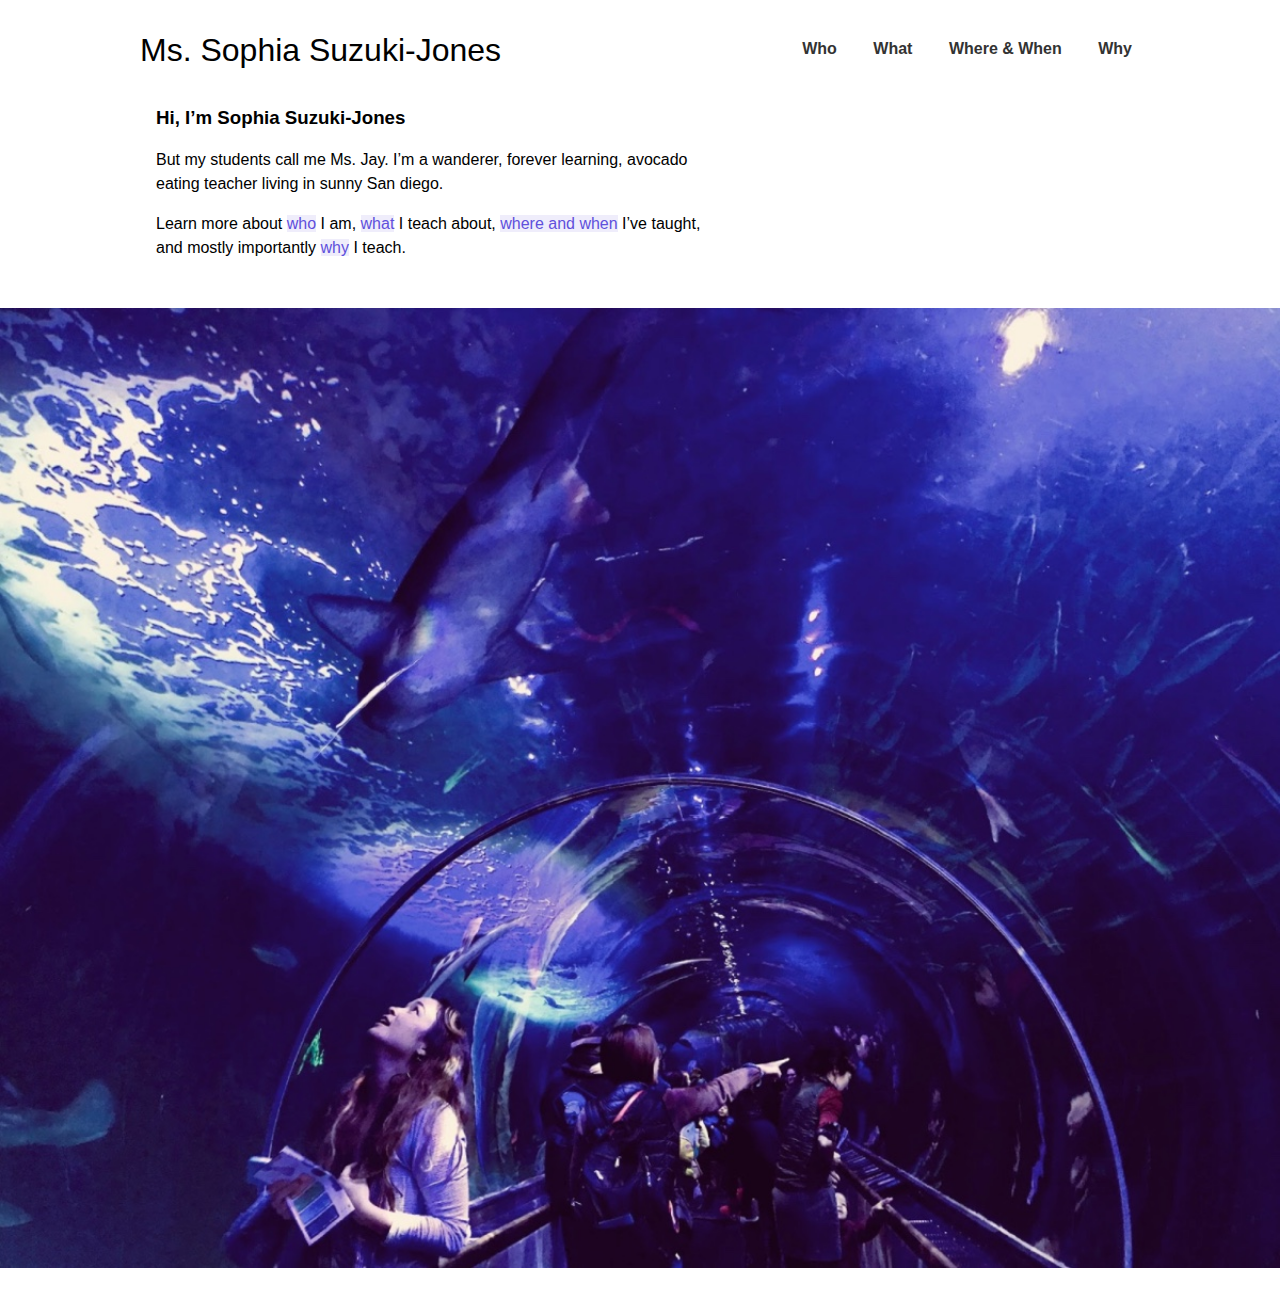
==== index.html @ 520984a9 "Structure and styles for index.html and who.html" ====
<!DOCTYPE html>
<html>
  <head>
    <meta charset="UTF-8">
    <meta name="viewport" content="width=device-width, initial-scale=1">
    <title>Ms. Sophia Suzuki-Jones</title>
    <link rel="stylesheet" href="main.css">
  </head>
  <body>
    <div class="container">
    <div class="grid grid-nogutter nav-container">
      <div class="col">
        <h1 class="nav-title"><a href="index.html"></a>Ms. Sophia Suzuki-Jones</h1>
      </div>
      <div class="col">
        <nav>
          <ul class="nav-list">
            <li><a href="who.html">Who</a></li>
            <li><a href="what.html">What</a></li>
            <li><a href="where.html">Where & When</a></li>
            <li><a href="why.html">Why</a></li>
          </ul>
        </nav>
      </div>
    </div>

    <div class="grid">
      <div class="col col-7">
        <h3>Hi, I’m Sophia Suzuki-Jones</h3>
        <p class="text-body">But my students call me Ms. Jay. I’m a wanderer, forever learning, avocado eating teacher living in sunny San diego.</p>
        <p class="text-body">Learn more about <a class="text-majorelle" href="who.html">who</a> I am, <a class="text-majorelle" href="#">what</a> I teach about, <a class="text-majorelle" href="#">where and when</a> I’ve taught, and mostly importantly <a class="text-majorelle" href="#">why</a> I teach.</p>
      </div>
    </div>
  </div>

  <section>
    <img src="img/img-sf-aquarium.jpg" alt="San Francisco Aquarium">
  </section>

  </body>
</html>
---- main.css ----
.grid {
  box-sizing: border-box;
  display: -webkit-flex;
  display: -ms-flexbox;
  display: -webkit-box;
  display: flex;
  -webkit-flex: 0 1 auto;
  -ms-flex: 0 1 auto;
  -webkit-box-flex: 0;
  flex: 0 1 auto;
  -webkit-flex-direction: row;
  -ms-flex-direction: row;
  -webkit-box-orient: horizontal;
  -webkit-box-direction: normal;
  flex-direction: row;
  -webkit-flex-wrap: wrap;
  -ms-flex-wrap: wrap;
  flex-wrap: wrap;
  margin: 0 -8px 0 -8px; }
  .grid.grid-nogutter {
    margin: 0;
    margin-bottom: -2px; }
    .grid.grid-nogutter > .col {
      padding: 0; }

.col {
  box-sizing: border-box;
  -webkit-flex: 0 0 auto;
  -ms-flex: 0 0 auto;
  flex: 0 0 auto;
  -webkit-flex-grow: 1;
  -ms-flex-positive: 1;
  -webkit-box-flex: 1;
  flex-grow: 1;
  -ms-flex-preferred-size: 0;
  -webkit-flex-basis: 0;
  flex-basis: 0;
  max-width: 100%;
  min-width: 0;
  padding: 0 24px 0 24px; }

.col-align-top {
  -webkit-align-self: flex-start;
  -ms-flex-item-align: start;
  align-self: flex-start; }

.col-align-bottom {
  align-self: flex-end; }

.col-align-middle {
  -webkit-align-self: center;
  -ms-flex-item-align: center;
  align-self: center; }

.col-align-center {
  margin-left: auto;
  margin-right: auto; }

.col-top {
  justify-content: flex-start !important;
  flex-direction: column;
  display: flex; }

.col-bottom {
  justify-content: flex-end !important;
  flex-direction: column;
  display: flex; }

.col-middle {
  justify-content: center;
  flex-direction: column;
  display: flex; }

.grid-start {
  -webkit-box-pack: start;
  -ms-flex-pack: start;
  justify-content: flex-start; }

.grid-center {
  -webkit-box-pack: center;
  -ms-flex-pack: center;
  justify-content: center; }

.grid-end {
  -webkit-box-pack: end;
  -ms-flex-pack: end;
  justify-content: flex-end; }

.grid-around {
  justify-content: space-around; }

.grid-between {
  -webkit-box-pack: justify;
  -ms-flex-pack: justify;
  justify-content: space-between; }

.col-first {
  -webkit-box-ordinal-group: 0;
  -ms-flex-order: -1;
  order: -1; }

.col-last {
  -webkit-box-ordinal-group: 2;
  -ms-flex-order: 1;
  order: 1; }

.grid-reverse {
  -webkit-box-orient: horizontal;
  -webkit-box-direction: reverse;
  -ms-flex-direction: row-reverse;
  flex-direction: row-reverse; }

.col-fixed {
  flex: initial; }

.col-grow-2 {
  flex-grow: 2; }

.col-grow-3 {
  flex-grow: 3; }

.col-grow-4 {
  flex-grow: 4; }

.col-grow-5 {
  flex-grow: 5; }

.col-grow-6 {
  flex-grow: 6; }

.col-grow-7 {
  flex-grow: 7; }

.col-grow-8 {
  flex-grow: 8; }

.col-grow-9 {
  flex-grow: 9; }

.col-grow-10 {
  flex-grow: 10; }

.col-grow-11 {
  flex-grow: 11; }

.col-1 {
  -ms-flex-preferred-size: 8.3333333333%;
  -webkit-flex-basis: 8.3333333333%;
  flex-basis: 8.3333333333%;
  max-width: 8.3333333333%; }

.col-2 {
  -ms-flex-preferred-size: 16.6666666667%;
  -webkit-flex-basis: 16.6666666667%;
  flex-basis: 16.6666666667%;
  max-width: 16.6666666667%; }

.col-3 {
  -ms-flex-preferred-size: 25%;
  -webkit-flex-basis: 25%;
  flex-basis: 25%;
  max-width: 25%; }

.col-4 {
  -ms-flex-preferred-size: 33.3333333333%;
  -webkit-flex-basis: 33.3333333333%;
  flex-basis: 33.3333333333%;
  max-width: 33.3333333333%; }

.col-5 {
  -ms-flex-preferred-size: 41.6666666667%;
  -webkit-flex-basis: 41.6666666667%;
  flex-basis: 41.6666666667%;
  max-width: 41.6666666667%; }

.col-6 {
  -ms-flex-preferred-size: 50%;
  -webkit-flex-basis: 50%;
  flex-basis: 50%;
  max-width: 50%; }

.col-7 {
  -ms-flex-preferred-size: 58.3333333333%;
  -webkit-flex-basis: 58.3333333333%;
  flex-basis: 58.3333333333%;
  max-width: 58.3333333333%; }

.col-8 {
  -ms-flex-preferred-size: 66.6666666667%;
  -webkit-flex-basis: 66.6666666667%;
  flex-basis: 66.6666666667%;
  max-width: 66.6666666667%; }

.col-9 {
  -ms-flex-preferred-size: 75%;
  -webkit-flex-basis: 75%;
  flex-basis: 75%;
  max-width: 75%; }

.col-10 {
  -ms-flex-preferred-size: 83.3333333333%;
  -webkit-flex-basis: 83.3333333333%;
  flex-basis: 83.3333333333%;
  max-width: 83.3333333333%; }

.col-11 {
  -ms-flex-preferred-size: 91.6666666667%;
  -webkit-flex-basis: 91.6666666667%;
  flex-basis: 91.6666666667%;
  max-width: 91.6666666667%; }

.col-12 {
  -ms-flex-preferred-size: 100%;
  -webkit-flex-basis: 100%;
  flex-basis: 100%;
  max-width: 100%; }

@media only screen and (max-width: 480px) {
  .col-sm {
    flex: 100%;
    max-width: 100%; } }

@media only screen and (max-width: 624px) {
  .col-md {
    flex: 100%;
    max-width: 100%; } }

@media only screen and (max-width: 744px) {
  .col-lg {
    flex: 100%;
    max-width: 100%; } }

a, a:visited, a:hover, a:active {
  text-decoration: none;
  color: inherit; }

.text-cornflower {
  color: #7189FF;
  background-color: rgba(113, 137, 255, 0.1); }

.text-cornflower-active {
  color: #fff;
  background-color: #7189FF; }

.text-plum {
  color: #624CAB;
  background-color: rgba(98, 76, 171, 0.1); }

.text-majorelle {
  color: #6050dc;
  background-color: rgba(96, 80, 220, 0.1); }

.text-maya {
  color: #6CCFF6;
  background-color: rgba(108, 207, 246, 0.1); }

.text-body {
  font-size: 16px;
  line-height: 1.5;
  text-align: left; }

.pt-large {
  padding-top: 32px; }
  @media only screen and (max-width: 624px) {
    .pt-large {
      padding-top: 16px; } }

.pb-large {
  padding-bottom: 32px; }
  @media only screen and (max-width: 624px) {
    .pb-large {
      padding-bottom: 16px; } }

body {
  margin: 0; }

body {
  font-family: -apple-system, BlinkMacSystemFont, sans-serif; }

.container {
  max-width: 1000px;
  margin: 0 auto; }

.nav-title {
  font-size: 32px;
  margin-top: 0;
  font-weight: normal; }

.nav-list {
  margin-top: 24px;
  list-style: none;
  margin: 0 auto;
  padding: 0;
  text-align: right; }

.nav-active {
  color: #6050dc !important;
  background-color: rgba(96, 80, 220, 0.1); }

.nav-list li {
  margin-right: 16px;
  display: inline-block;
  font-weight: bold;
  padding: 8px;
  border-radius: 3px;
  color: #333; }
  .nav-list li:last-child {
    margin-right: 0; }
  .nav-list li a:hover {
    color: #6050dc;
    transition: color .3s ease-in-out; }

img {
  width: 100%; }

.intro-block {
  margin-top: 32px; }

section {
  padding-top: 32px;
  padding-bottom: 32px; }
  @media only screen and (max-width: 624px) {
    section {
      padding-top: 16px;
      padding-bottom: 16px; } }

.seafoam-bg {
  background-color: #F0F3FF; }

.nav-container {
  margin-top: 32px !important; }

.learn-more {
  color: #6050dc;
  background-color: rgba(96, 80, 220, 0.1);
  border-radius: 3px;
  border: 1px solid #6050dc;
  padding: 16px; }

.nav-icon {
  max-width: 40px; }
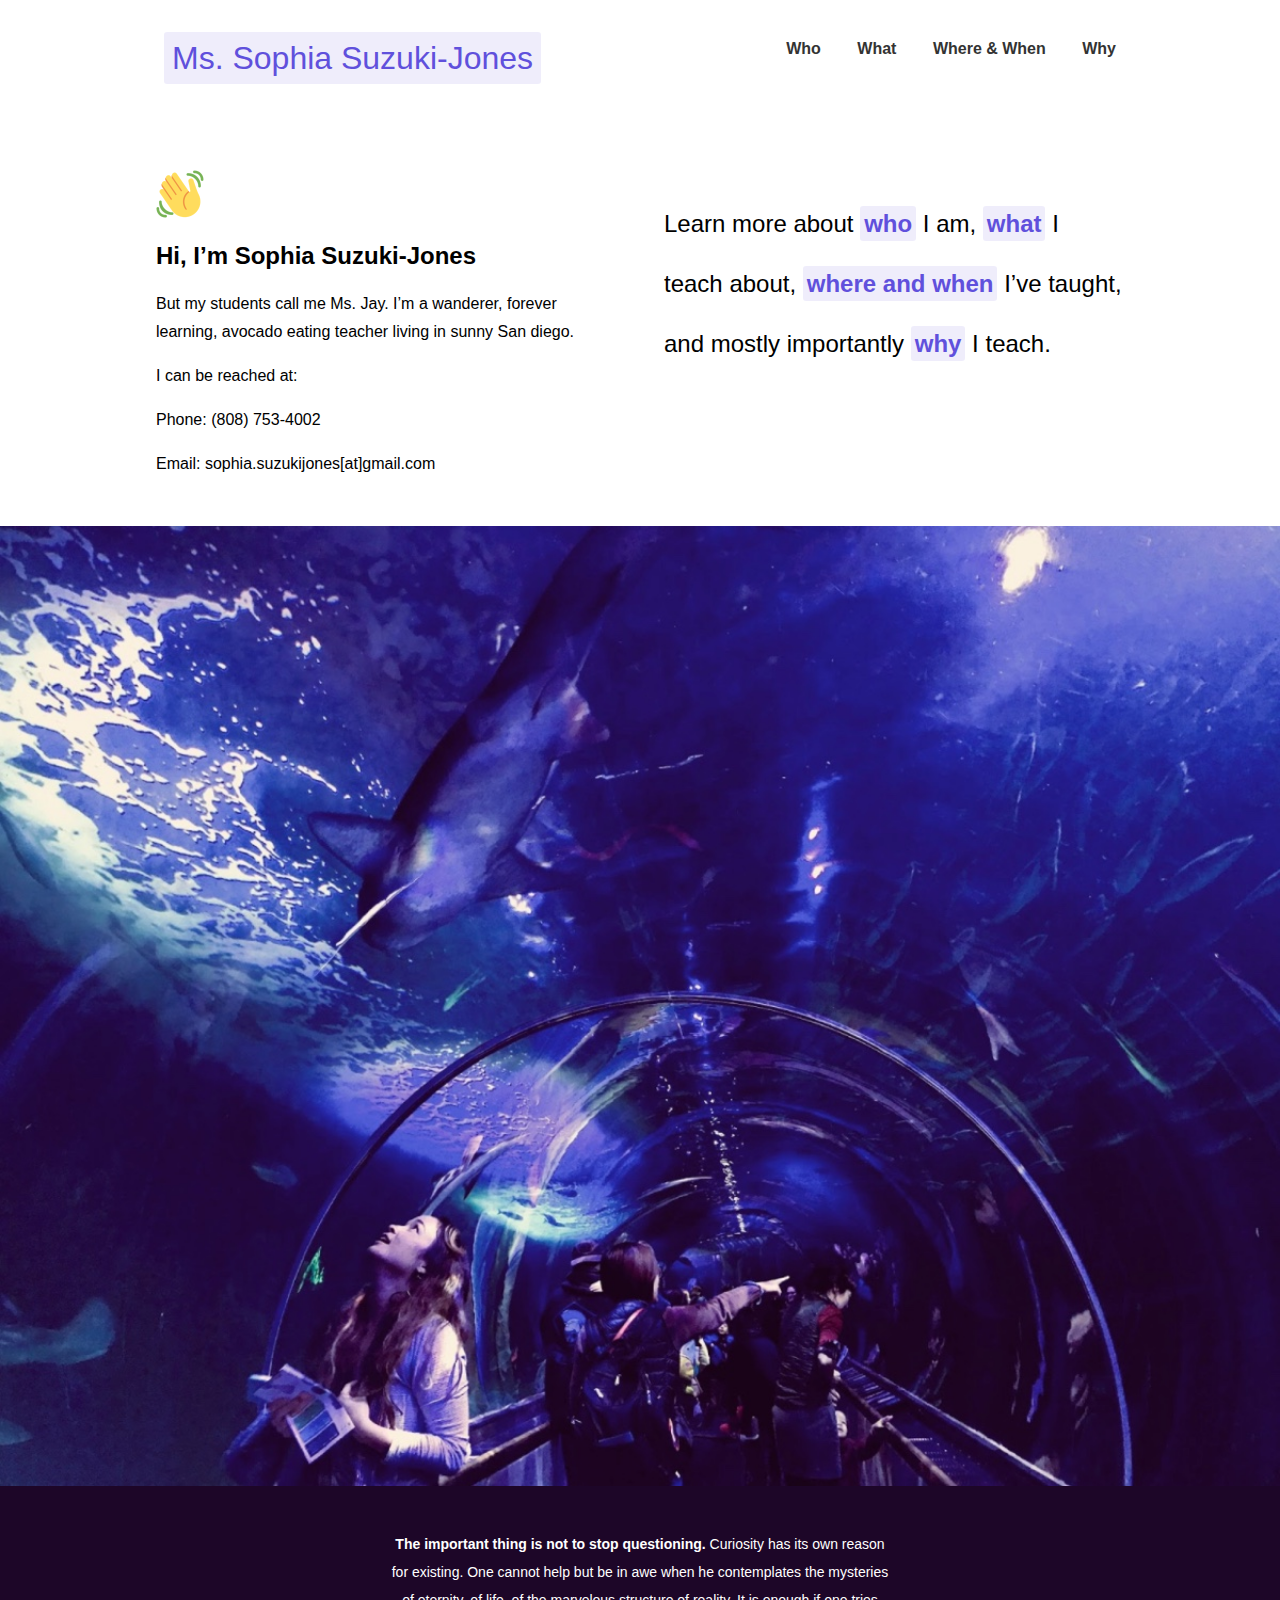
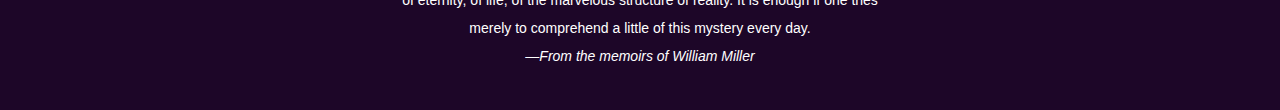
==== commit 8f955384: "Add styles and structure" ====
--- a/index.html
+++ b/index.html
@@ -8,11 +8,13 @@
   </head>
   <body>
     <div class="container">
-    <div class="grid grid-nogutter nav-container">
-      <div class="col">
-        <h1 class="nav-title"><a href="index.html"></a>Ms. Sophia Suzuki-Jones</h1>
+    <div class="grid nav-container">
+      <div class="col col-sm">
+        <h1 class="nav-title text-link">
+            <a class="nav-active" href="index.html">Ms. Sophia Suzuki-Jones</a>
+        </h1>
       </div>
-      <div class="col">
+      <div class="col col-sm">
         <nav>
           <ul class="nav-list">
             <li><a href="who.html">Who</a></li>
@@ -24,18 +26,25 @@
       </div>
     </div>
 
-    <div class="grid">
-      <div class="col col-7">
-        <h3>Hi, I’m Sophia Suzuki-Jones</h3>
+    <div class="grid pt-xlarge pb-large">
+      <div class="col col-md">
+        <img style="max-width:48px;" src="img/icon-wave.png" alt="waving hand">
+        <h2>Hi, I’m Sophia Suzuki-Jones</h2>
         <p class="text-body">But my students call me Ms. Jay. I’m a wanderer, forever learning, avocado eating teacher living in sunny San diego.</p>
-        <p class="text-body">Learn more about <a class="text-majorelle" href="who.html">who</a> I am, <a class="text-majorelle" href="#">what</a> I teach about, <a class="text-majorelle" href="#">where and when</a> I’ve taught, and mostly importantly <a class="text-majorelle" href="#">why</a> I teach.</p>
+        <p class="text-body">I can be reached at:</p>
+        <p class="text-body">Phone: (808) 753-4002</p>
+        <p class="text-body">Email: sophia.suzukijones[at]gmail.com</p>
+      </div>
+      <div class="col col-md">
+        <p class="text-intro">Learn more about <a class="nav-active" href="who.html">who</a> I am, <a class="nav-active" href="what.html">what</a> I teach about, <a class="nav-active" href="where.html">where and when</a> I’ve taught, and mostly importantly <a class="nav-active" href="why.html">why</a> I teach.</p>
       </div>
     </div>
   </div>
 
-  <section>
-    <img src="img/img-sf-aquarium.jpg" alt="San Francisco Aquarium">
-  </section>
+  <figure>
+      <img src="img/img-sf-aquarium.jpg" alt="San Francisco Aquarium">
+      <figcaption class="caption-intro"><b>The important thing is not to stop questioning.</b> Curiosity has its own reason for existing. One cannot help but be in awe when he contemplates the mysteries of eternity, of life, of the marvelous structure of reality. It is enough if one tries merely to comprehend a little of this mystery every day. <br>—<i>From the memoirs of William Miller</i></figcaption>
+  </figure>
 
   </body>
 </html>--- a/main.css
+++ b/main.css
@@ -230,10 +230,29 @@
     flex: 100%;
     max-width: 100%; } }
 
+h1 {
+  font-size: 32px; }
+  @media only screen and (max-width: 480px) {
+    h1 {
+      font-size: 24px; } }
+
+h2 {
+  font-size: 24px; }
+  @media only screen and (max-width: 480px) {
+    h2 {
+      font-size: 16px; } }
+
+h3 {
+  font-size: 16px; }
+
 a, a:visited, a:hover, a:active {
   text-decoration: none;
   color: inherit; }
 
+.text-link a:hover {
+  color: #6050dc;
+  transition: color .3s ease-in-out; }
+
 .text-cornflower {
   color: #7189FF;
   background-color: rgba(113, 137, 255, 0.1); }
@@ -256,13 +275,39 @@
 
 .text-body {
   font-size: 16px;
-  line-height: 1.5;
+  line-height: 1.75;
   text-align: left; }
+
+.text-intro {
+  font-size: 24px;
+  line-height: 2.5; }
+  @media only screen and (max-width: 480px) {
+    .text-intro {
+      font-size: 16px;
+      line-height: 1.75; } }
+
+.text-intro a {
+  padding: 4px; }
+
+.caption-intro {
+  max-width: 500px;
+  line-height: 2;
+  font-size: 14px;
+  margin: 0 auto;
+  text-align: center;
+  color: #fff;
+  padding: 40px 0; }
 
 .pt-large {
   padding-top: 32px; }
   @media only screen and (max-width: 624px) {
     .pt-large {
+      padding-top: 16px; } }
+
+.pt-xlarge {
+  padding-top: 64px; }
+  @media only screen and (max-width: 624px) {
+    .pt-xlarge {
       padding-top: 16px; } }
 
 .pb-large {
@@ -282,9 +327,12 @@
   margin: 0 auto; }
 
 .nav-title {
-  font-size: 32px;
   margin-top: 0;
-  font-weight: normal; }
+  font-weight: normal;
+  padding: 8px; }
+  @media only screen and (max-width: 480px) {
+    .nav-title {
+      text-align: center; } }
 
 .nav-list {
   margin-top: 24px;
@@ -292,17 +340,25 @@
   margin: 0 auto;
   padding: 0;
   text-align: right; }
+  @media only screen and (max-width: 624px) {
+    .nav-list {
+      text-align: left; } }
 
 .nav-active {
   color: #6050dc !important;
-  background-color: rgba(96, 80, 220, 0.1); }
+  background-color: rgba(96, 80, 220, 0.1);
+  border-radius: 3px;
+  font-weight: bold; }
+
+.nav-title a {
+  padding: 8px;
+  font-weight: normal; }
 
 .nav-list li {
   margin-right: 16px;
   display: inline-block;
   font-weight: bold;
   padding: 8px;
-  border-radius: 3px;
   color: #333; }
   .nav-list li:last-child {
     margin-right: 0; }
@@ -310,11 +366,12 @@
     color: #6050dc;
     transition: color .3s ease-in-out; }
 
-img {
-  width: 100%; }
-
-.intro-block {
-  margin-top: 32px; }
+img, figure {
+  width: 100%;
+  margin: 0; }
+
+figure {
+  background-color: #1D0628; }
 
 section {
   padding-top: 32px;
@@ -335,7 +392,7 @@
   background-color: rgba(96, 80, 220, 0.1);
   border-radius: 3px;
   border: 1px solid #6050dc;
-  padding: 16px; }
+  margin: 8px; }
 
 .nav-icon {
   max-width: 40px; }
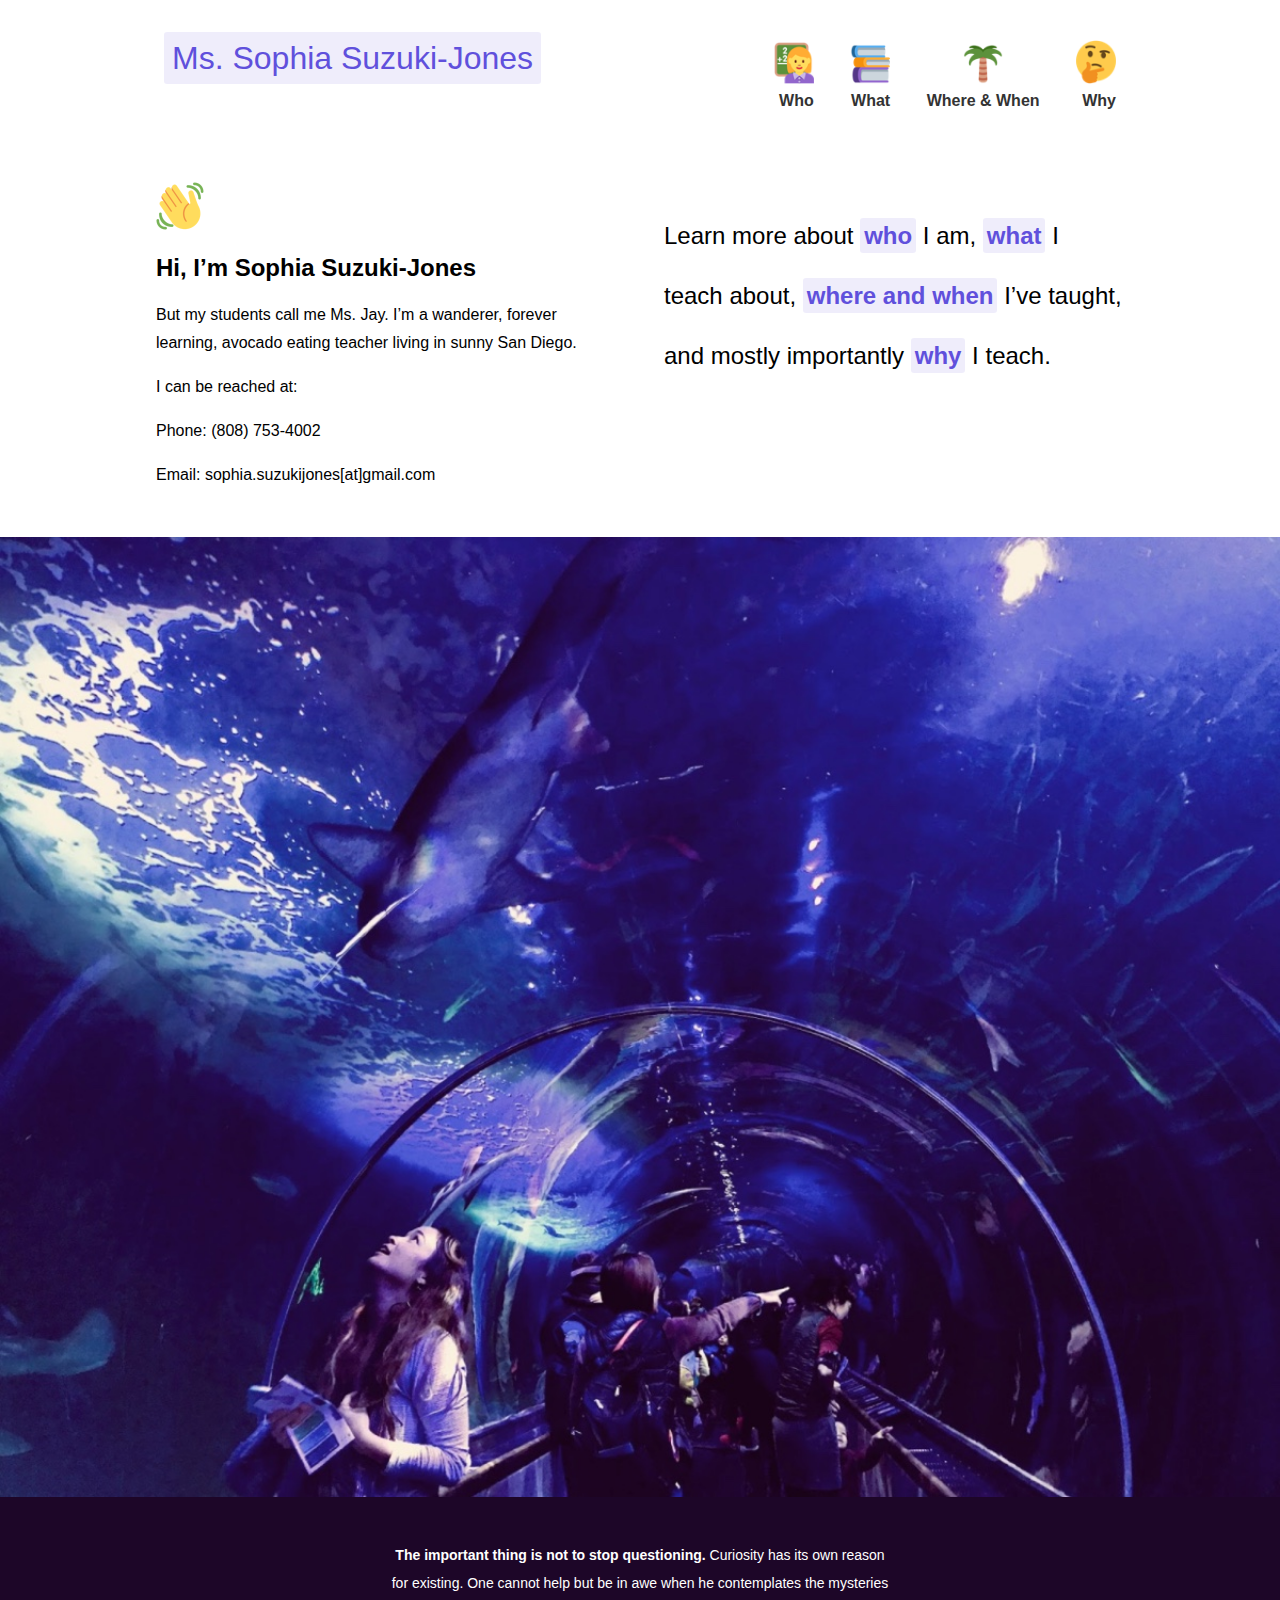
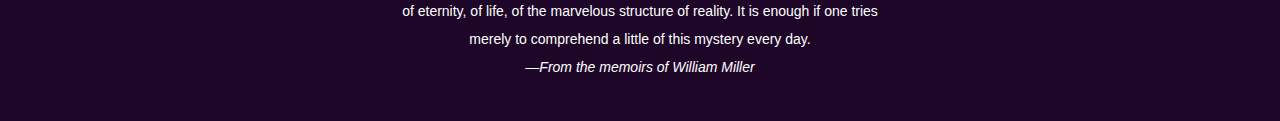
==== commit 41a85d9f: "Add timeline to "Where" page" ====
--- a/index.html
+++ b/index.html
@@ -17,10 +17,10 @@
       <div class="col col-sm">
         <nav>
           <ul class="nav-list">
-            <li><a href="who.html">Who</a></li>
-            <li><a href="what.html">What</a></li>
-            <li><a href="where.html">Where & When</a></li>
-            <li><a href="why.html">Why</a></li>
+            <li><a href="who.html"><img class="nav-icon" src="img/icon-who.png" alt="woman teacher">Who</a></li>
+            <li><a href="what.html"><img class="nav-icon" src="img/icon-what.png" alt="stack of books">What</a></li>
+            <li><a href="where.html"><img class="nav-icon" src="img/icon-where.png" alt="palm tree">Where & When</a></li>
+            <li><a href="why.html"><img class="nav-icon" src="img/icon-why.png" alt="thinking face emoji">Why</a></li>
           </ul>
         </nav>
       </div>
@@ -30,7 +30,7 @@
       <div class="col col-md">
         <img style="max-width:48px;" src="img/icon-wave.png" alt="waving hand">
         <h2>Hi, I’m Sophia Suzuki-Jones</h2>
-        <p class="text-body">But my students call me Ms. Jay. I’m a wanderer, forever learning, avocado eating teacher living in sunny San diego.</p>
+        <p class="text-body">But my students call me Ms. Jay. I’m a wanderer, forever learning, avocado eating teacher living in sunny San Diego.</p>
         <p class="text-body">I can be reached at:</p>
         <p class="text-body">Phone: (808) 753-4002</p>
         <p class="text-body">Email: sophia.suzukijones[at]gmail.com</p>
--- a/main.css
+++ b/main.css
@@ -322,6 +322,21 @@
 body {
   font-family: -apple-system, BlinkMacSystemFont, sans-serif; }
 
+img, figure {
+  width: 100%;
+  margin: 0; }
+
+figure {
+  background-color: #1D0628; }
+
+section {
+  padding-top: 32px;
+  padding-bottom: 32px; }
+  @media only screen and (max-width: 624px) {
+    section {
+      padding-top: 16px;
+      padding-bottom: 16px; } }
+
 .container {
   max-width: 1000px;
   margin: 0 auto; }
@@ -353,6 +368,12 @@
 .nav-title a {
   padding: 8px;
   font-weight: normal; }
+
+.nav-icon {
+  max-width: 40px;
+  display: list-item;
+  margin: 0 auto;
+  margin-bottom: 8px; }
 
 .nav-list li {
   margin-right: 16px;
@@ -366,26 +387,11 @@
     color: #6050dc;
     transition: color .3s ease-in-out; }
 
-img, figure {
-  width: 100%;
-  margin: 0; }
-
-figure {
-  background-color: #1D0628; }
-
-section {
-  padding-top: 32px;
-  padding-bottom: 32px; }
-  @media only screen and (max-width: 624px) {
-    section {
-      padding-top: 16px;
-      padding-bottom: 16px; } }
+.nav-container {
+  margin-top: 32px !important; }
 
 .seafoam-bg {
   background-color: #F0F3FF; }
-
-.nav-container {
-  margin-top: 32px !important; }
 
 .learn-more {
   color: #6050dc;
@@ -394,5 +400,68 @@
   border: 1px solid #6050dc;
   margin: 8px; }
 
-.nav-icon {
-  max-width: 40px; }
+.timeline {
+  position: relative;
+  margin-left: 16px; }
+
+.timeline:before {
+  /* this is the vertical line */
+  content: '';
+  position: absolute;
+  top: 0;
+  height: 100%;
+  width: 4px;
+  background: #6050dc; }
+
+.timeline ul {
+  list-style: none;
+  padding-left: 16px; }
+
+.timeline li {
+  margin-top: 16px; }
+  @media only screen and (max-width: 624px) {
+    .timeline li {
+      margin-top: 32px; } }
+
+.timeline span {
+  display: block; }
+
+span.time {
+  font-size: 16px;
+  margin-bottom: 8px; }
+
+span.title {
+  font-weight: 600;
+  font-size: 24px; }
+
+span.text, span.time {
+  color: #333;
+  margin-left: 4px; }
+
+span.text {
+  margin-top: 8px; }
+
+.timeline-image {
+  margin: 24px auto;
+  max-width: 800px; }
+  @media only screen and (max-width: 624px) {
+    .timeline-image {
+      max-width: 400px; } }
+
+span.title:before {
+  content: '';
+  display: inline-block;
+  position: relative;
+  width: 10px;
+  height: 10px;
+  background: #fff;
+  border: 3px solid #6050dc;
+  border-radius: 100%;
+  background-clip: padding-box;
+  margin-left: -1.4rem;
+  margin-right: 0.7rem;
+  vertical-align: middle; }
+
+@media (min-width: 40em) {
+  span.title:before {
+    margin-left: -1.35rem; } }
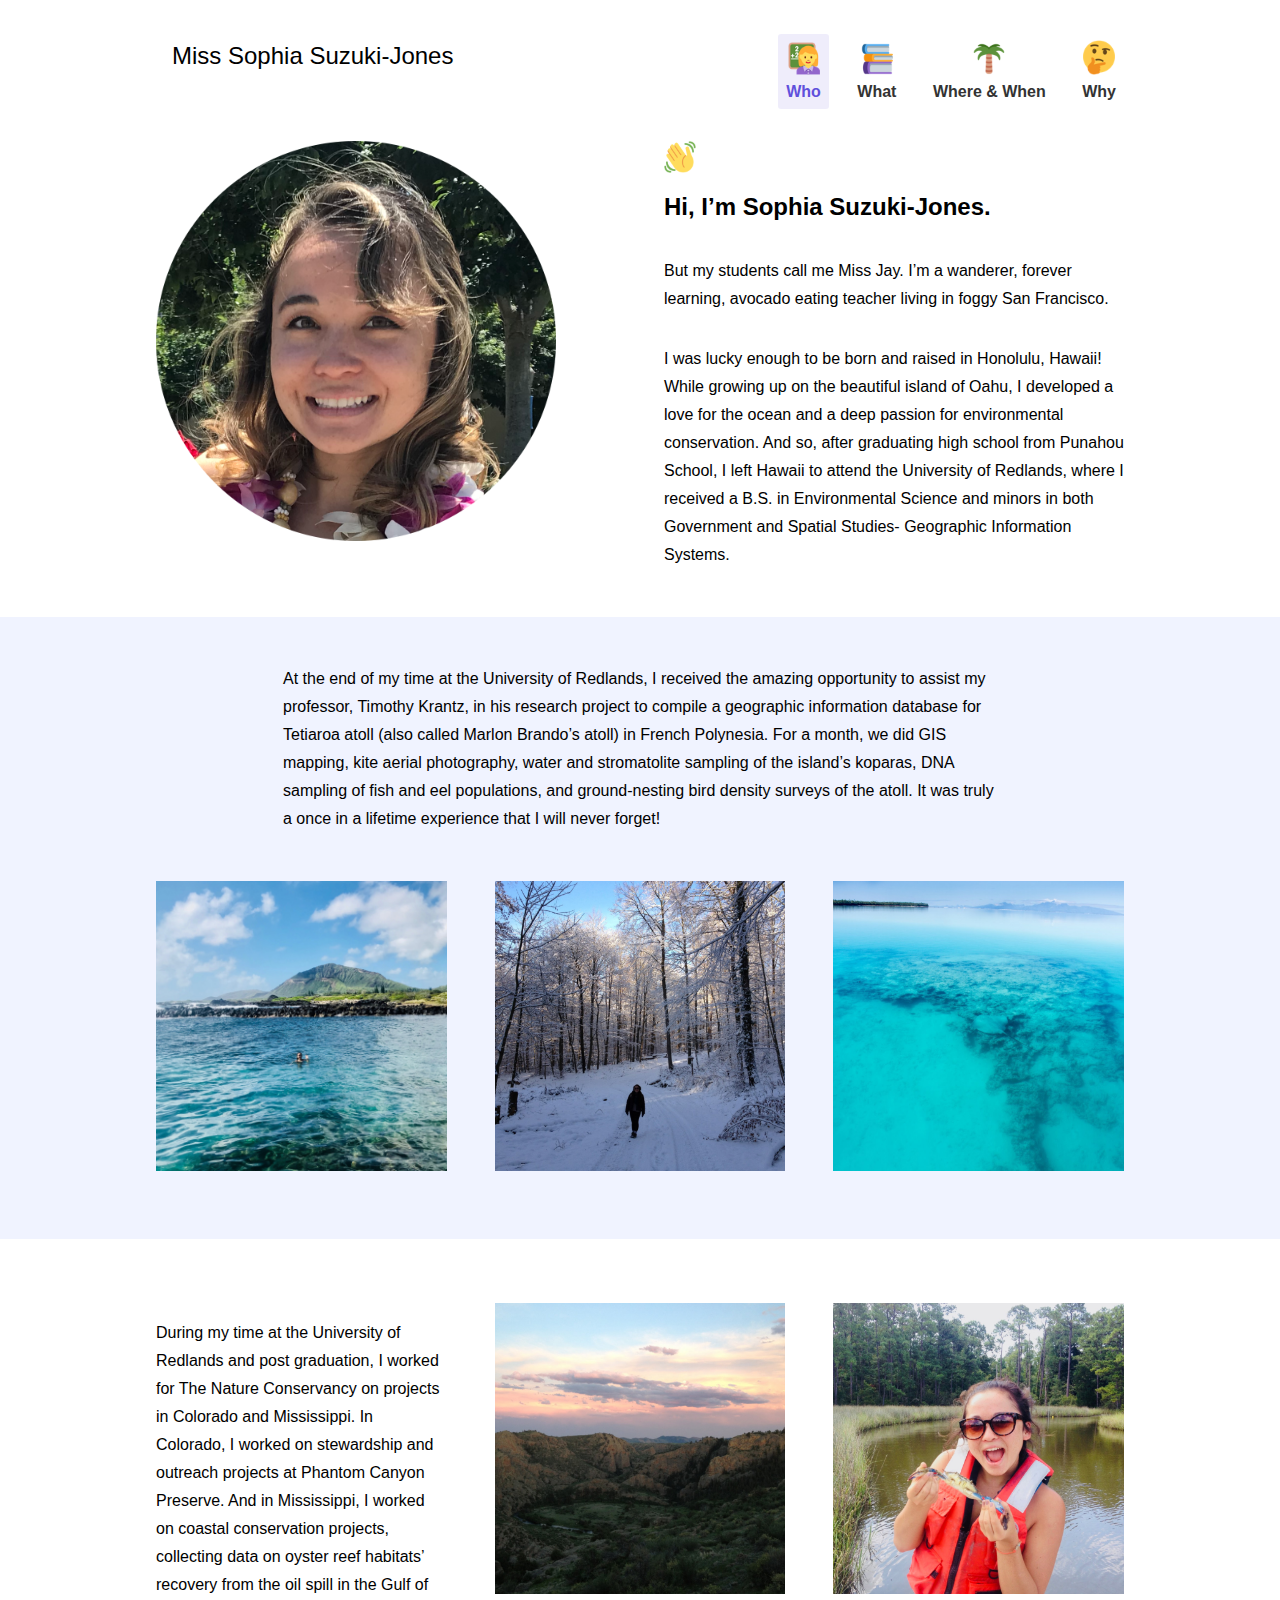
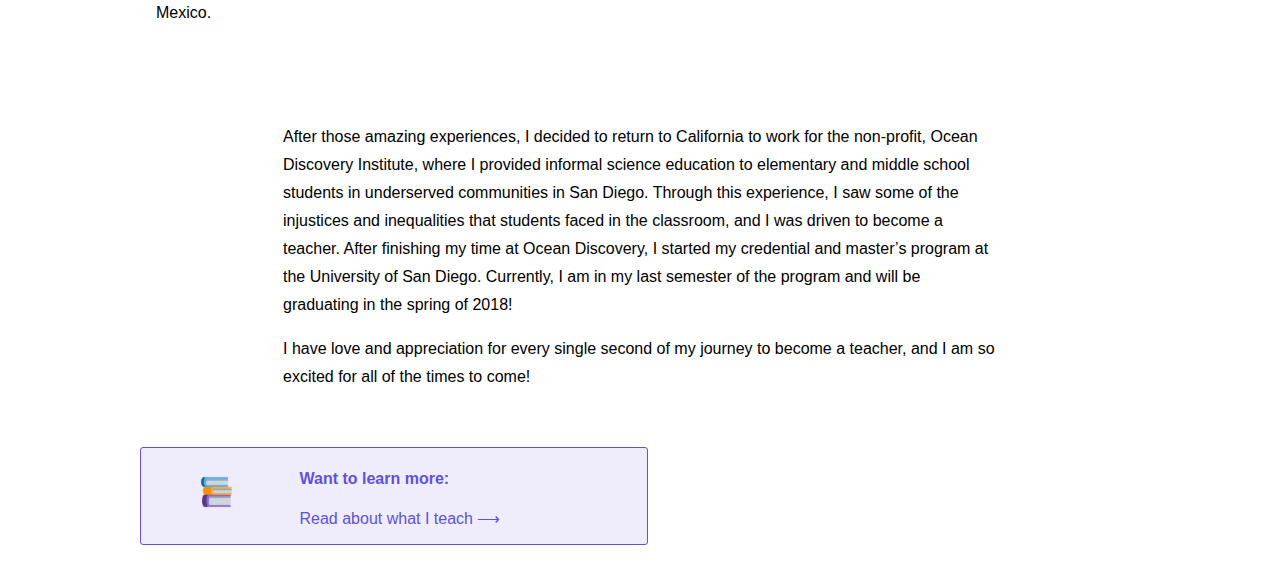
==== commit 6a93c0bc: "Add new content for who page and update timeline for where page" ====
--- a/index.html
+++ b/index.html
@@ -3,21 +3,21 @@
   <head>
     <meta charset="UTF-8">
     <meta name="viewport" content="width=device-width, initial-scale=1">
-    <title>Ms. Sophia Suzuki-Jones</title>
+    <title>Miss Sophia Suzuki-Jones</title>
     <link rel="stylesheet" href="main.css">
   </head>
   <body>
-    <div class="container">
+  <div class="container">
     <div class="grid nav-container">
       <div class="col col-sm">
-        <h1 class="nav-title text-link">
-            <a class="nav-active" href="index.html">Ms. Sophia Suzuki-Jones</a>
-        </h1>
+        <h2 class="nav-title text-link">
+            <a class="" href="index.html">Miss Sophia Suzuki-Jones</a>
+        </h2>
       </div>
       <div class="col col-sm">
         <nav>
           <ul class="nav-list">
-            <li><a href="who.html"><img class="nav-icon" src="img/icon-who.png" alt="woman teacher">Who</a></li>
+            <li class="nav-active"><a href="index.html"><img class="nav-icon" src="img/icon-who.png" alt="woman teacher">Who</a></li>
             <li><a href="what.html"><img class="nav-icon" src="img/icon-what.png" alt="stack of books">What</a></li>
             <li><a href="where.html"><img class="nav-icon" src="img/icon-where.png" alt="palm tree">Where & When</a></li>
             <li><a href="why.html"><img class="nav-icon" src="img/icon-why.png" alt="thinking face emoji">Why</a></li>
@@ -26,25 +26,80 @@
       </div>
     </div>
 
-    <div class="grid pt-xlarge pb-large">
-      <div class="col col-md">
-        <img style="max-width:48px;" src="img/icon-wave.png" alt="waving hand">
-        <h2>Hi, I’m Sophia Suzuki-Jones</h2>
-        <p class="text-body">But my students call me Ms. Jay. I’m a wanderer, forever learning, avocado eating teacher living in sunny San Diego.</p>
-        <p class="text-body">I can be reached at:</p>
-        <p class="text-body">Phone: (808) 753-4002</p>
-        <p class="text-body">Email: sophia.suzukijones[at]gmail.com</p>
+    <div class="grid pt-large pb-large">
+      <div class='col col-md'>
+        <img style="max-width: 400px" src="img/profile-circle.png" alt="Sophia Suzuki-Jones">
       </div>
-      <div class="col col-md">
-        <p class="text-intro">Learn more about <a class="nav-active" href="who.html">who</a> I am, <a class="nav-active" href="what.html">what</a> I teach about, <a class="nav-active" href="where.html">where and when</a> I’ve taught, and mostly importantly <a class="nav-active" href="why.html">why</a> I teach.</p>
+      <div class="col col-md col-middle">
+        <img class="icon-emoji" src="img/icon-wave.png" alt="waving hand">
+        <h2>Hi, I’m Sophia Suzuki-Jones.</h2>
+        <p class="text-body">But my students call me Miss Jay. I’m a wanderer, forever learning, avocado eating teacher living in foggy San Francisco.</p>
+        
+        <p class="text-body">I was lucky enough to be born and raised in Honolulu, Hawaii! While growing up on the beautiful island of Oahu, I developed a love for the ocean and a deep passion for environmental conservation. And so, after graduating high school from Punahou School, I left Hawaii to attend the University of Redlands, where I received a B.S. in Environmental Science and minors in both Government and Spatial Studies- Geographic Information Systems.</p>
       </div>
     </div>
   </div>
+  <section class="seafoam-bg">
+    <div class="container pb-large">
+      <div class="grid pb-large">
+        <div class="col col-9 col-align-center col-md">
+          <p class="text-body">At the end of my time at the University of Redlands, I received the amazing opportunity to assist my professor, Timothy Krantz, in his research project to compile a geographic information database for Tetiaroa atoll (also called Marlon Brando’s atoll) in French Polynesia. For a month, we did GIS mapping, kite aerial photography, water and stromatolite sampling of the island’s koparas, DNA sampling of fish and eel populations, and ground-nesting bird density surveys of the atoll. It was truly a once in a lifetime experience that I will never forget!</p>
+        </div>
+      </div>
+      <div class="grid">
+        <div class="col col-md">
+          <img src="img/who-hawaii.jpg">
+        </div>
+        <div class="col col-md">
+          <img src="img/who-germany.jpg" alt="Hiking in Germany">
+        </div>
+        <div class="col col-md">
+          <img src="img/who-tahiti.jpg" alt="Studying in French Polynesia">
+        </div>
+      </div>
+    </div>
+    </section>
 
-  <figure>
-      <img src="img/img-sf-aquarium.jpg" alt="San Francisco Aquarium">
-      <figcaption class="caption-intro"><b>The important thing is not to stop questioning.</b> Curiosity has its own reason for existing. One cannot help but be in awe when he contemplates the mysteries of eternity, of life, of the marvelous structure of reality. It is enough if one tries merely to comprehend a little of this mystery every day. <br>—<i>From the memoirs of William Miller</i></figcaption>
-  </figure>
+    <div class="container">
+    <section>
+    <div class="grid pt-large">
+        <div class="col col-lg col-middle">
+          <p class="text-body">
+            During my time at the University of Redlands and post graduation, I worked for The Nature Conservancy on projects in Colorado and Mississippi. In Colorado, I worked on stewardship and outreach projects at Phantom Canyon Preserve. And in Mississippi, I worked on coastal conservation projects, collecting data on oyster reef habitats’ recovery from the oil spill in the Gulf of Mexico.
+          </p>
+        </div>
+        <div class="col col-lg">
+          <img src="img/who-colorado.jpg" alt="HNature Conservancy in Colorado">
+        </div>
+        <div class="col col-lg">
+          <img src="img/who-mississippi.jpg" alt="Sustainable fishing in Mississippi">
+        </div>
+      </div>
+      </section>
 
+      <div class="grid pt-large">
+        <div class="col col-9 col-align-center col-md">
+          <p class="text-body">After those amazing experiences, I decided to return to California to work for the non-profit, Ocean Discovery Institute, where I provided informal science education to elementary and middle school students in underserved communities in San Diego. Through this experience, I saw some of the injustices and inequalities that students faced in the classroom, and I was driven to become a teacher. After finishing my time at Ocean Discovery, I started my credential and master’s program at the University of San Diego. Currently, I am in my last semester of the program and will be graduating in the spring of 2018!</p>
+          <p class="text-body">I have love and appreciation for every single second of my journey to become a teacher, and I am so excited for all of the times to come!</p>
+        </div>
+      </div>
+
+
+<div class='grid pt-large pb-large'>
+  <div class='col col-align-center col-6 learn-more'>
+    <div class='grid'>
+      <div class='col col-3 col-align-middle col-md'>
+        <img class="nav-icon" src="img/icon-what.png">
+      </div>
+      <div class='col col-9 col-align-middle col-md'>
+        <h4>Want to learn more:</h4>
+        <p>Read about what I teach ⟶</p>
+      </div>
+    </div>
+  </div>
+</div>
+
+
+    </div>
   </body>
 </html>--- a/main.css
+++ b/main.css
@@ -365,12 +365,16 @@
   border-radius: 3px;
   font-weight: bold; }
 
+h2.nav-title {
+  margin-bottom: 0; }
+
 .nav-title a {
   padding: 8px;
-  font-weight: normal; }
+  font-weight: normal;
+  vertical-align: middle; }
 
 .nav-icon {
-  max-width: 40px;
+  max-width: 32px;
   display: list-item;
   margin: 0 auto;
   margin-bottom: 8px; }
@@ -402,7 +406,8 @@
 
 .timeline {
   position: relative;
-  margin-left: 16px; }
+  margin-left: 16px;
+  max-width: 80%; }
 
 .timeline:before {
   /* this is the vertical line */
@@ -424,7 +429,8 @@
       margin-top: 32px; } }
 
 .timeline span {
-  display: block; }
+  display: block;
+  line-height: 1.4; }
 
 span.time {
   font-size: 16px;
@@ -432,14 +438,19 @@
 
 span.title {
   font-weight: 600;
-  font-size: 24px; }
-
-span.text, span.time {
+  font-size: 16px;
+  margin-bottom: 8px; }
+
+span.location {
+  font-style: italic; }
+
+span.text, span.time, span.location {
   color: #333;
   margin-left: 4px; }
 
 span.text {
-  margin-top: 8px; }
+  margin-top: 8px;
+  margin-bottom: 48px; }
 
 .timeline-image {
   margin: 24px auto;
@@ -465,3 +476,6 @@
 @media (min-width: 40em) {
   span.title:before {
     margin-left: -1.35rem; } }
+
+.icon-emoji {
+  max-width: 32px; }
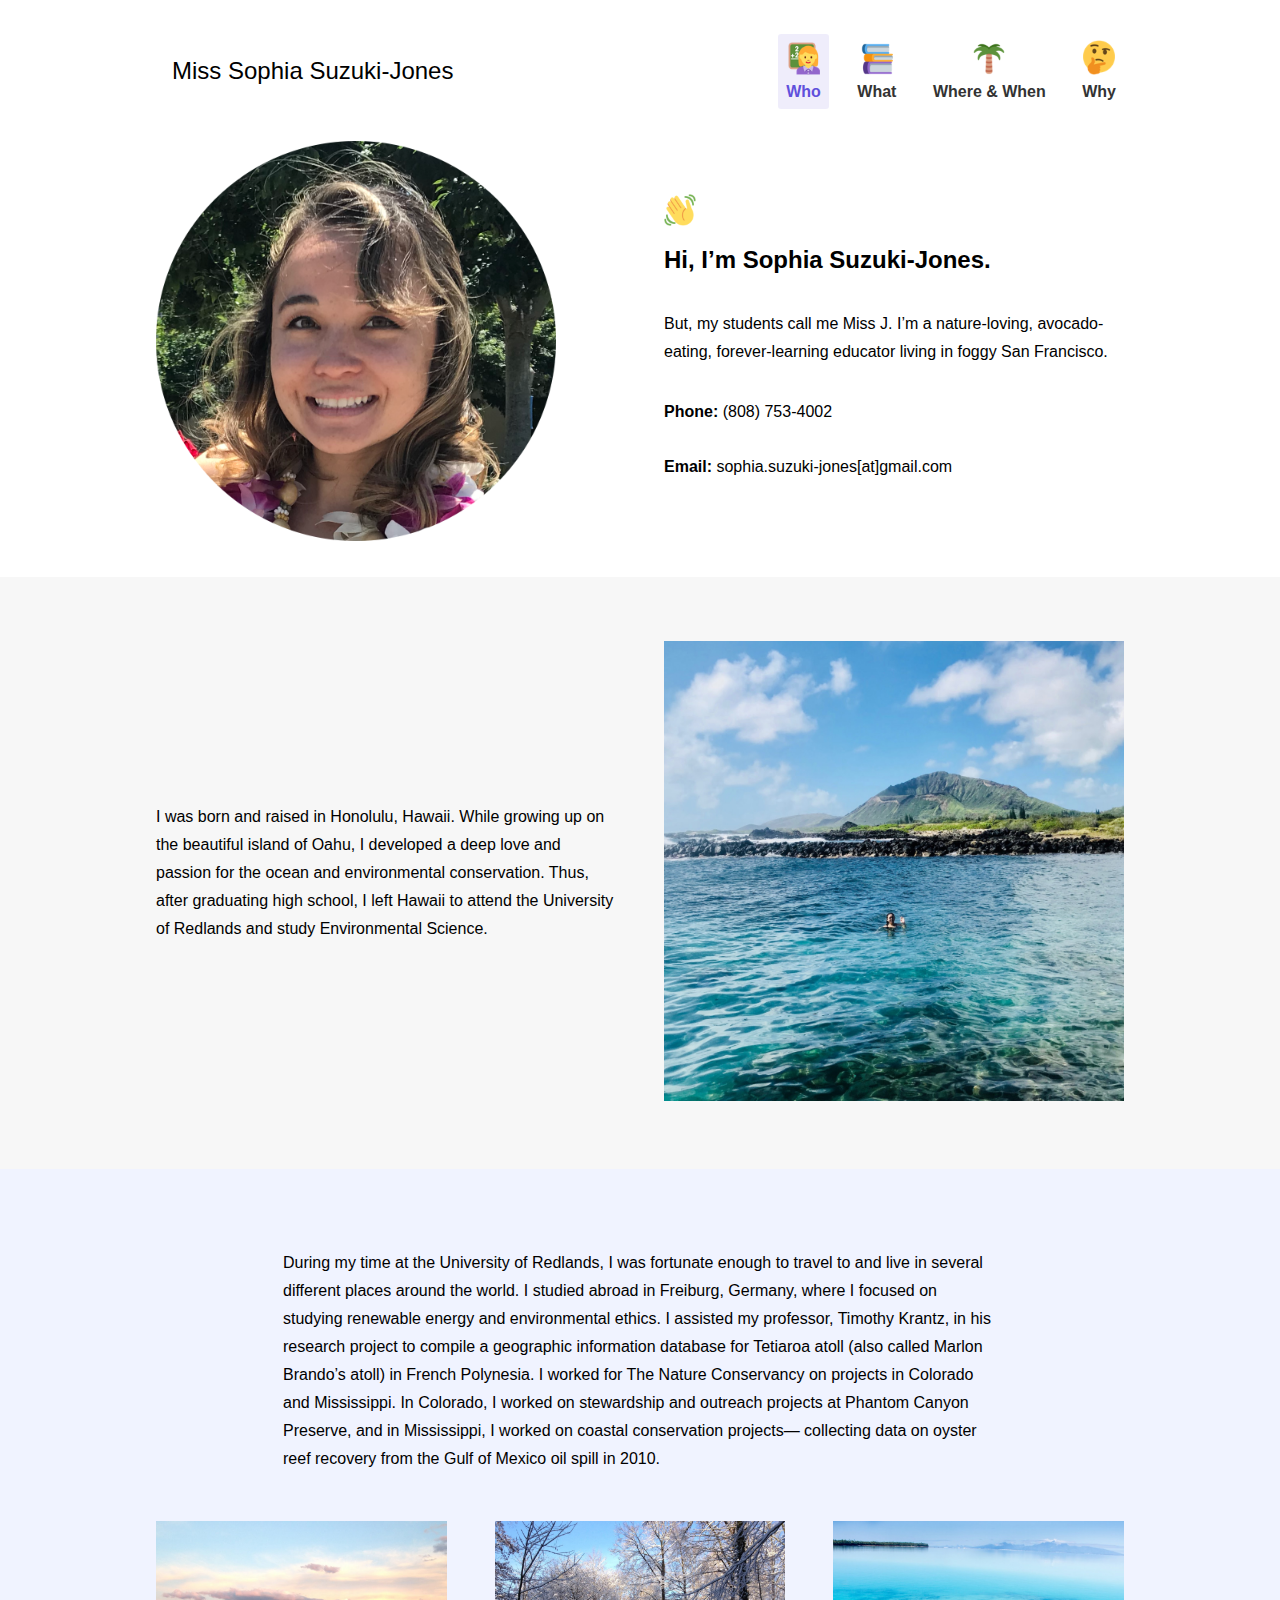
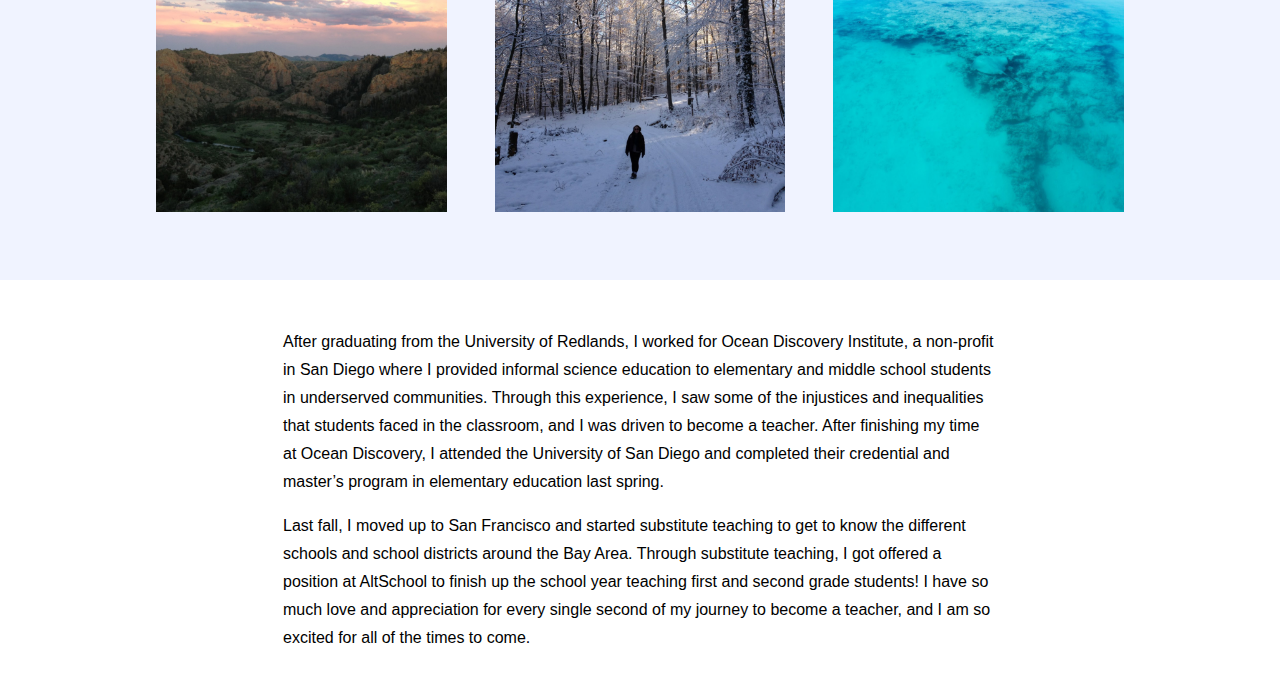
==== commit 30bcf638: "MAJORKEYUPDATES" ====
--- a/index.html
+++ b/index.html
@@ -9,7 +9,7 @@
   <body>
   <div class="container">
     <div class="grid nav-container">
-      <div class="col col-sm">
+      <div class="col col-sm col-middle">
         <h2 class="nav-title text-link">
             <a class="" href="index.html">Miss Sophia Suzuki-Jones</a>
         </h2>
@@ -28,27 +28,39 @@
 
     <div class="grid pt-large pb-large">
       <div class='col col-md'>
-        <img style="max-width: 400px" src="img/profile-circle.png" alt="Sophia Suzuki-Jones">
+        <img class="profile-image" src="img/profile-circle.png" alt="Sophia Suzuki-Jones">
       </div>
       <div class="col col-md col-middle">
         <img class="icon-emoji" src="img/icon-wave.png" alt="waving hand">
         <h2>Hi, I’m Sophia Suzuki-Jones.</h2>
-        <p class="text-body">But my students call me Miss Jay. I’m a wanderer, forever learning, avocado eating teacher living in foggy San Francisco.</p>
-        
-        <p class="text-body">I was lucky enough to be born and raised in Honolulu, Hawaii! While growing up on the beautiful island of Oahu, I developed a love for the ocean and a deep passion for environmental conservation. And so, after graduating high school from Punahou School, I left Hawaii to attend the University of Redlands, where I received a B.S. in Environmental Science and minors in both Government and Spatial Studies- Geographic Information Systems.</p>
+        <p class="text-body">But, my students call me Miss J. I’m a nature-loving, avocado-eating, forever-learning educator living in foggy San Francisco.</p>
+        <p class="text-body"><b>Phone:</b> (808) 753-4002</p>
+        <p class=""><b>Email:</b> sophia.suzuki-jones[at]gmail.com</p>
       </div>
     </div>
   </div>
+  <section class="cloud-bg">
+    <div class="container pb-large pt-large">
+      <div class="grid">
+        <div class="col col-lg col-middle">
+          <p class="text-body">I was born and raised in Honolulu, Hawaii. While growing up on the beautiful island of Oahu, I developed a deep love and passion for the ocean and environmental conservation. Thus, after graduating high school, I left Hawaii to attend the University of Redlands and study Environmental Science.</p>
+        </div>
+        <div class="col col-md">
+          <img src="img/who-hawaii.jpg" alt="Swimming in Hawaii">
+        </div>
+      </div>
+    </div>
+  </section>
   <section class="seafoam-bg">
-    <div class="container pb-large">
+    <div class="container pb-large pt-large">
       <div class="grid pb-large">
         <div class="col col-9 col-align-center col-md">
-          <p class="text-body">At the end of my time at the University of Redlands, I received the amazing opportunity to assist my professor, Timothy Krantz, in his research project to compile a geographic information database for Tetiaroa atoll (also called Marlon Brando’s atoll) in French Polynesia. For a month, we did GIS mapping, kite aerial photography, water and stromatolite sampling of the island’s koparas, DNA sampling of fish and eel populations, and ground-nesting bird density surveys of the atoll. It was truly a once in a lifetime experience that I will never forget!</p>
+          <p class="text-body">During my time at the University of Redlands, I was fortunate enough to travel to and live in several different places around the world. I studied abroad in Freiburg, Germany, where I focused on studying renewable energy and environmental ethics. I assisted my professor, Timothy Krantz, in his research project to compile a geographic information database for Tetiaroa atoll (also called Marlon Brando’s atoll) in French Polynesia. I worked for The Nature Conservancy on projects in Colorado and Mississippi. In Colorado, I worked on stewardship and outreach projects at Phantom Canyon Preserve, and in Mississippi, I worked on coastal conservation projects— collecting data on oyster reef recovery from the Gulf of Mexico oil spill in 2010.</p>
         </div>
       </div>
       <div class="grid">
         <div class="col col-md">
-          <img src="img/who-hawaii.jpg">
+          <img src="img/who-colorado.jpg" alt="HNature Conservancy in Colorado">
         </div>
         <div class="col col-md">
           <img src="img/who-germany.jpg" alt="Hiking in Germany">
@@ -59,47 +71,13 @@
       </div>
     </div>
     </section>
-
-    <div class="container">
-    <section>
-    <div class="grid pt-large">
-        <div class="col col-lg col-middle">
-          <p class="text-body">
-            During my time at the University of Redlands and post graduation, I worked for The Nature Conservancy on projects in Colorado and Mississippi. In Colorado, I worked on stewardship and outreach projects at Phantom Canyon Preserve. And in Mississippi, I worked on coastal conservation projects, collecting data on oyster reef habitats’ recovery from the oil spill in the Gulf of Mexico.
-          </p>
-        </div>
-        <div class="col col-lg">
-          <img src="img/who-colorado.jpg" alt="HNature Conservancy in Colorado">
-        </div>
-        <div class="col col-lg">
-          <img src="img/who-mississippi.jpg" alt="Sustainable fishing in Mississippi">
+    <div class="container pb-large">
+      <div class="grid pt-large">
+        <div class="col col-9 col-align-center col-md">
+          <p class="text-body">After graduating from the University of Redlands, I worked for Ocean Discovery Institute, a non-profit in San Diego where I provided informal science education to elementary and middle school students in underserved communities. Through this experience, I saw some of the injustices and inequalities that students faced in the classroom, and I was driven to become a teacher. After finishing my time at Ocean Discovery, I attended the University of San Diego and completed their credential and master’s program in elementary education last spring.</p>
+          <p class="text-body">Last fall, I moved up to San Francisco and started substitute teaching to get to know the different schools and school districts around the Bay Area. Through substitute teaching, I got offered a position at AltSchool to finish up the school year teaching first and second grade students! I have so much love and appreciation for every single second of my journey to become a teacher, and I am so excited for all of the times to come.</p>
         </div>
       </div>
-      </section>
-
-      <div class="grid pt-large">
-        <div class="col col-9 col-align-center col-md">
-          <p class="text-body">After those amazing experiences, I decided to return to California to work for the non-profit, Ocean Discovery Institute, where I provided informal science education to elementary and middle school students in underserved communities in San Diego. Through this experience, I saw some of the injustices and inequalities that students faced in the classroom, and I was driven to become a teacher. After finishing my time at Ocean Discovery, I started my credential and master’s program at the University of San Diego. Currently, I am in my last semester of the program and will be graduating in the spring of 2018!</p>
-          <p class="text-body">I have love and appreciation for every single second of my journey to become a teacher, and I am so excited for all of the times to come!</p>
-        </div>
-      </div>
-
-
-<div class='grid pt-large pb-large'>
-  <div class='col col-align-center col-6 learn-more'>
-    <div class='grid'>
-      <div class='col col-3 col-align-middle col-md'>
-        <img class="nav-icon" src="img/icon-what.png">
-      </div>
-      <div class='col col-9 col-align-middle col-md'>
-        <h4>Want to learn more:</h4>
-        <p>Read about what I teach ⟶</p>
-      </div>
-    </div>
-  </div>
-</div>
-
-
     </div>
   </body>
 </html>--- a/main.css
+++ b/main.css
@@ -366,7 +366,11 @@
   font-weight: bold; }
 
 h2.nav-title {
-  margin-bottom: 0; }
+  margin-bottom: 0;
+  font-weight: bold; }
+  @media only screen and (max-width: 480px) {
+    h2.nav-title {
+      margin-bottom: 24px; } }
 
 .nav-title a {
   padding: 8px;
@@ -397,12 +401,21 @@
 .seafoam-bg {
   background-color: #F0F3FF; }
 
+.cloud-bg {
+  background-color: #f7f7f7; }
+
 .learn-more {
   color: #6050dc;
   background-color: rgba(96, 80, 220, 0.1);
   border-radius: 3px;
   border: 1px solid #6050dc;
   margin: 8px; }
+
+.profile-image {
+  max-width: 400px; }
+  @media only screen and (max-width: 480px) {
+    .profile-image {
+      max-width: 200px; } }
 
 .timeline {
   position: relative;
@@ -478,4 +491,7 @@
     margin-left: -1.35rem; } }
 
 .icon-emoji {
-  max-width: 32px; }
+  max-width: 32px !important; }
+
+.why {
+  max-width: 80%; }
